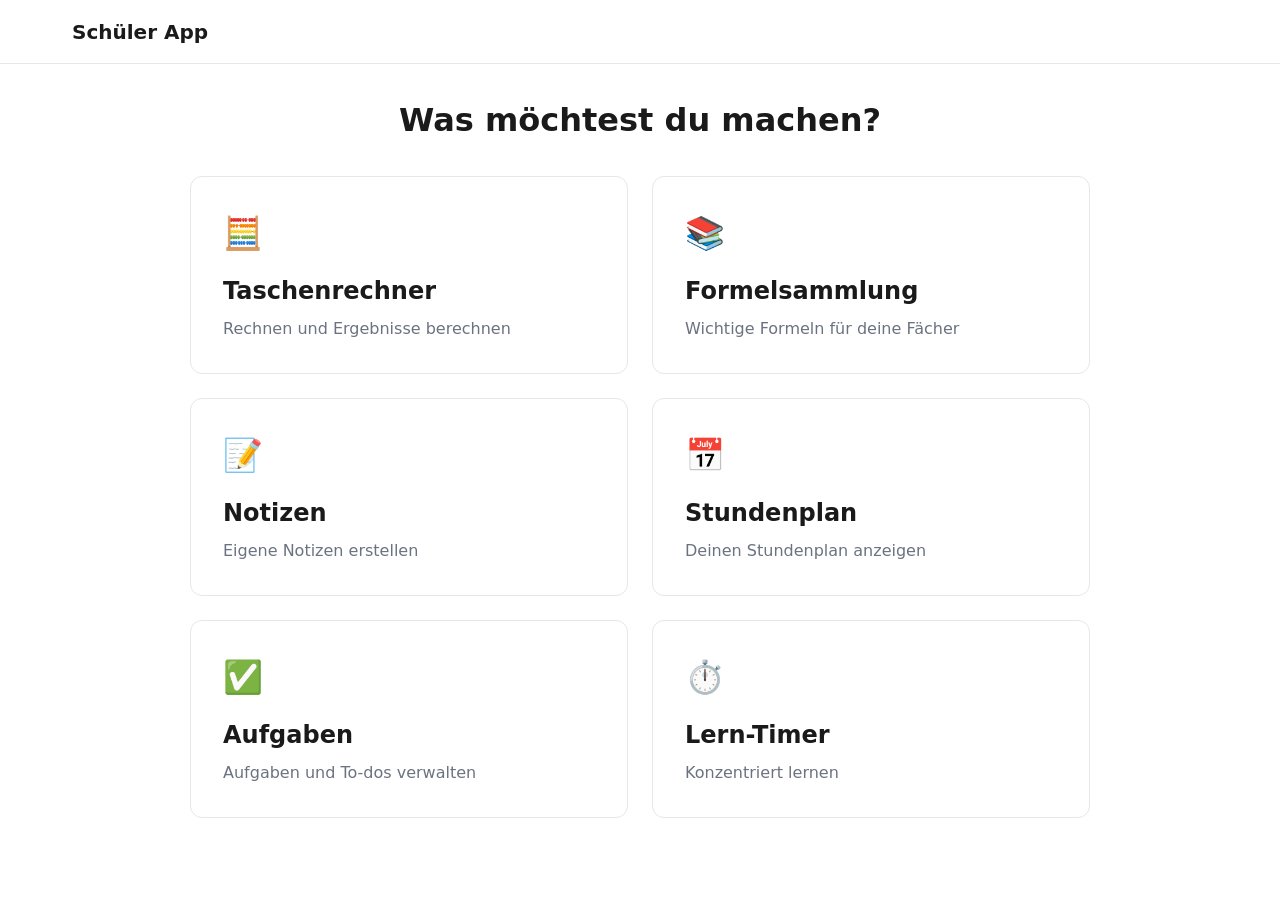
==== code/pages/dashboard.html @ 7e40fd07 "habe wa sfür die seite nach der startseite gemacht" ====
<!doctype html>
<html lang="de">
  <head>
    <meta charset="UTF-8" />
    <meta name="viewport" content="width=device-width, initial-scale=1.0" />

    <title>Schüler App – Übersicht</title>

    <link rel="stylesheet" href="../src/style/helpers/reset.css" />
    <link rel="stylesheet" href="../src/style/main.css" />
    <link rel="stylesheet" href="../src/style/dashboard.css" />
  </head>

  <body>
    <header class="header">
      <div class="header__navbar">
        <div class="header__logo">
          <a href="../index.html" class="header__logo-link">
            Schüler App
          </a>
        </div>
      </div>
    </header>

   
      <main class="main dashboard">
  <h1 class="dashboard__title">Was möchtest du machen?</h1>

  <div class="dashboard__grid">

    <a href="#" class="dashboard__card">
      <span class="dashboard__icon">🧮</span>
      <h2>Taschenrechner</h2>
      <p>Rechnen und Ergebnisse berechnen</p>
    </a>

    <a href="#" class="dashboard__card">
      <span class="dashboard__icon">📚</span>
      <h2>Formelsammlung</h2>
      <p>Wichtige Formeln für deine Fächer</p>
    </a>

    <a href="#" class="dashboard__card">
      <span class="dashboard__icon">📝</span>
      <h2>Notizen</h2>
      <p>Eigene Notizen erstellen</p>
    </a>

    <a href="#" class="dashboard__card">
      <span class="dashboard__icon">📅</span>
      <h2>Stundenplan</h2>
      <p>Deinen Stundenplan anzeigen</p>
    </a>

    <a href="#" class="dashboard__card">
      <span class="dashboard__icon">✅</span>
      <h2>Aufgaben</h2>
      <p>Aufgaben und To-dos verwalten</p>
    </a>

    <a href="#" class="dashboard__card">
      <span class="dashboard__icon">⏱️</span>
      <h2>Lern-Timer</h2>
      <p>Konzentriert lernen</p>
    </a>

  </div>
</main>
  </body>
</html>
---- code/src/style/main.css ----
/* ==========================================================================
   main.css – globales Layout (Header, Footer, Main-Wrapper)
   Gilt für alle Seiten
   ========================================================================== */

:root {
  --color-bg: #ffffff;
  --color-text: #1a1a1a;
  --color-primary: #2563eb;
  --color-primary-hover: #1d4ed8;
  --color-border: #e5e7eb;
  --color-muted: #6b7280;

  --header-height: 64px;
  --max-width: 1200px;
  --spacing-sm: 0.5rem;
  --spacing-md: 1rem;
  --spacing-lg: 2rem;

  --font-base: system-ui, -apple-system, "Segoe UI", Roboto, sans-serif;
}

body {
  font-family: var(--font-base);
  color: var(--color-text);
  background-color: var(--color-bg);
  display: flex;
  flex-direction: column;
  min-height: 100dvh;
}

/* ==========================================================================
   Header
   ========================================================================== */

.header {
  height: var(--header-height);
  border-bottom: 1px solid var(--color-border);
  position: sticky;
  top: 0;
  background-color: var(--color-bg);
  z-index: 100;
}

.header__navbar {
  max-width: var(--max-width);
  height: 100%;
  margin: 0 auto;
  padding: 0 var(--spacing-lg);
  display: flex;
  align-items: center;
  justify-content: space-between;
  gap: var(--spacing-lg);
}

.header__logo-link {
  font-weight: 700;
  font-size: 1.25rem;
  color: var(--color-text);
}

.header__nav {
  display: flex;
  align-items: center;
  gap: var(--spacing-lg);
  flex: 1;
  justify-content: space-between;
}

.header__nav-list {
  display: flex;
  gap: var(--spacing-lg);
}

.nav__list-link {
  color: var(--color-muted);
  font-weight: 500;
  transition: color 0.15s ease;
}

.nav__list-link:hover {
  color: var(--color-text);
}

.header__user-nav {
  display: flex;
  align-items: center;
  gap: var(--spacing-sm);
}

.user-nav__button {
  padding: 0.5rem 1rem;
  border-radius: 6px;
  font-weight: 500;
  font-size: 0.9rem;
}

.user-nav__button#login_btn {
  color: var(--color-text);
}

.user-nav__button#register_btn {
  background-color: var(--color-primary);
  color: #fff;
}

.user-nav__button#register_btn:hover {
  background-color: var(--color-primary-hover);
}

.user-nav__link {
  color: var(--color-text);
  font-weight: 500;
}

[hidden] {
  display: none !important;
}

/* ==========================================================================
   Main-Wrapper
   ========================================================================== */

.main {
  flex: 1;
  width: 100%;
  max-width: var(--max-width);
  margin: 0 auto;
  padding: var(--spacing-lg);
}

/* ==========================================================================
   Footer
   ========================================================================== */

.footer {
  border-top: 1px solid var(--color-border);
  padding: var(--spacing-lg);
}

.footer__inner {
  max-width: var(--max-width);
  margin: 0 auto;
  display: flex;
  align-items: center;
  justify-content: space-between;
  flex-wrap: wrap;
  gap: var(--spacing-md);
  color: var(--color-muted);
  font-size: 0.9rem;
}

.footer__nav-list {
  display: flex;
  gap: var(--spacing-md);
}

.footer__nav-link {
  color: var(--color-muted);
}

.footer__nav-link:hover {
  color: var(--color-text);
}
---- code/src/style/dashboard.css ----
.dashboard {
  padding-top: 2rem;
}

.dashboard__title {
  text-align: center;
  margin-bottom: 2rem;
  font-size: 2rem;
}

.dashboard__grid {
  display: grid;
  grid-template-columns: repeat(2, 1fr);
  gap: 1.5rem;
  max-width: 900px;
  margin: 0 auto;
}

.dashboard__card {
  padding: 2rem;
  border: 1px solid var(--color-border);
  border-radius: 12px;
  text-decoration: none;
  color: var(--color-text);
  background-color: var(--color-bg);
  transition: transform 0.15s ease, box-shadow 0.15s ease;
}

.dashboard__card:hover {
  transform: translateY(-3px);
  box-shadow: 0 5px 15px rgba(0, 0, 0, 0.1);
}

.dashboard__icon {
  font-size: 2rem;
}

.dashboard__card h2 {
  margin-top: 1rem;
  margin-bottom: 0.5rem;
}

.dashboard__card p {
  color: var(--color-muted);
}
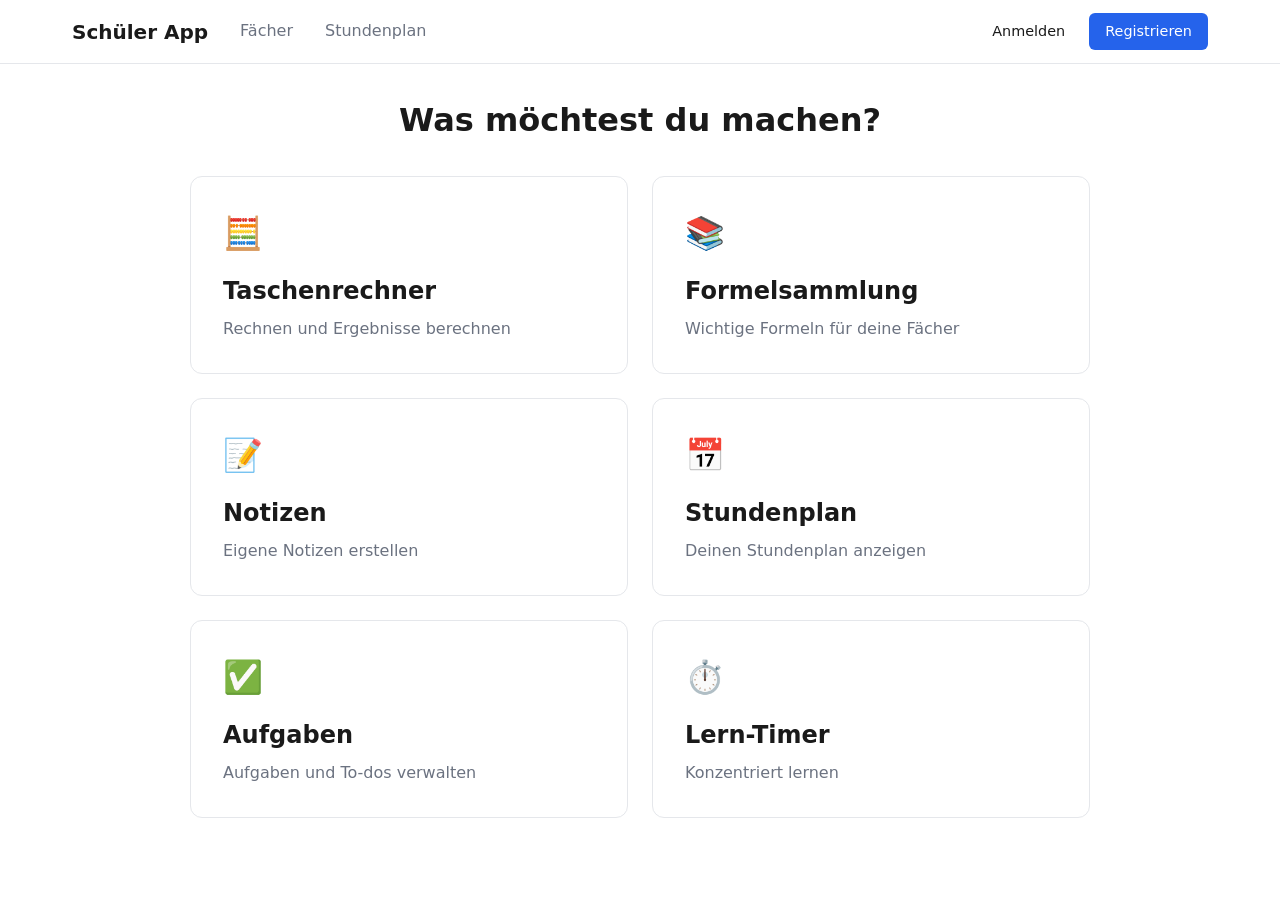
==== commit 50b38b57: "Füge Navigationslinks für Fächer und Stundenplan hinzu, aktualisiere Header-Struktur und verbessere " ====
--- a/code/pages/dashboard.html
+++ b/code/pages/dashboard.html
@@ -11,14 +11,44 @@
     <link rel="stylesheet" href="../src/style/dashboard.css" />
   </head>
 
-  <body>
-    <header class="header">
+  <header class="header">
       <div class="header__navbar">
         <div class="header__logo">
-          <a href="../index.html" class="header__logo-link">
-            Schüler App
-          </a>
+          <a href="/" class="header__logo-link">Schüler App</a>
         </div>
+
+        <nav class="header__nav">
+          <ul class="header__nav-list">
+            <li class="nav__list-item">
+              <a href="/faecher" class="nav__list-link">Fächer</a>
+            </li>
+            <li class="nav__list-item">
+              <a href="/stundenplan" class="nav__list-link">Stundenplan</a>
+            </li>
+          </ul>
+
+          <ul class="header__user-nav" id="guest_nav">
+            <li class="user-nav__item">
+              <button class="user-nav__button" id="login_btn">Anmelden</button>
+            </li>
+            <li class="user-nav__item">
+              <button class="user-nav__button" id="register_btn">
+                Registrieren
+              </button>
+            </li>
+          </ul>
+
+          <ul class="header__user-nav" id="user_nav" hidden>
+            <li class="user-nav__item">
+              <a href="/profil" class="user-nav__link" id="profile_link"
+                >Profil</a
+              >
+            </li>
+            <li class="user-nav__item">
+              <button class="user-nav__button" id="logout_btn">Abmelden</button>
+            </li>
+          </ul>
+        </nav>
       </div>
     </header>
 
